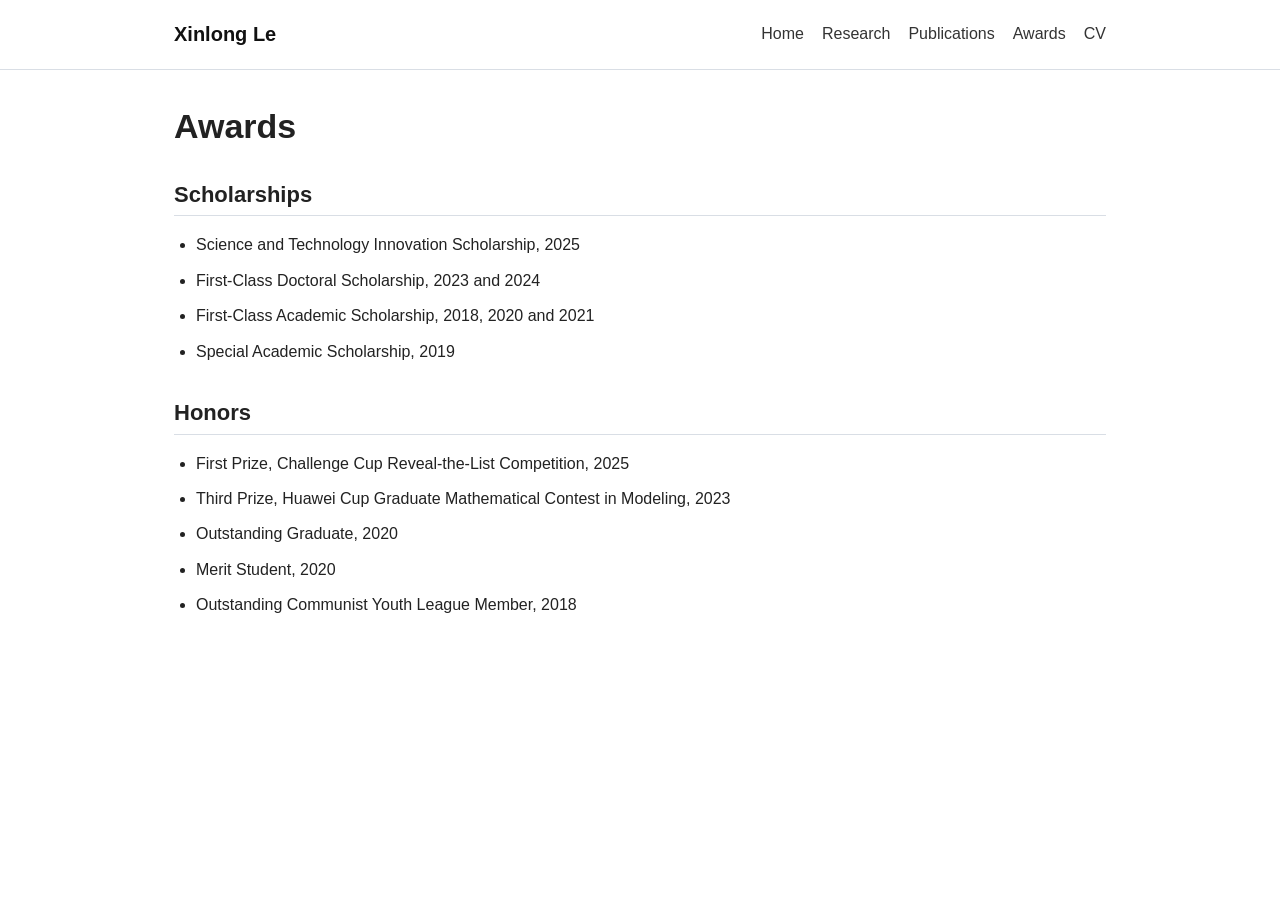
==== awards.html @ 72ff37cc "Initial academic homepage" ====
<!DOCTYPE html>
<html lang="en">
<head>
  <meta charset="UTF-8">
  <meta name="viewport" content="width=device-width, initial-scale=1.0">
  <title>Awards | Xinlong Le</title>
  <link rel="stylesheet" href="assets/style.css">
</head>
<body>
  <header class="site-header">
    <nav class="nav">
      <a class="brand" href="index.html">Xinlong Le</a>
      <div class="nav-links">
        <a href="index.html">Home</a>
        <a href="research.html">Research</a>
        <a href="publications.html">Publications</a>
        <a href="awards.html">Awards</a>
        <a href="cv.html">CV</a>
      </div>
    </nav>
  </header>

  <main class="container">
    <h1>Awards</h1>

    <section>
      <h2>Scholarships</h2>
      <ul class="compact-list">
        <li>Science and Technology Innovation Scholarship, 2025</li>
        <li>First-Class Doctoral Scholarship, 2023 and 2024</li>
        <li>First-Class Academic Scholarship, 2018, 2020 and 2021</li>
        <li>Special Academic Scholarship, 2019</li>
      </ul>
    </section>

    <section>
      <h2>Honors</h2>
      <ul class="compact-list">
        <li>First Prize, Challenge Cup Reveal-the-List Competition, 2025</li>
        <li>Third Prize, Huawei Cup Graduate Mathematical Contest in Modeling, 2023</li>
        <li>Outstanding Graduate, 2020</li>
        <li>Merit Student, 2020</li>
        <li>Outstanding Communist Youth League Member, 2018</li>
      </ul>
    </section>
  </main>
</body>
</html>
---- assets/style.css ----
:root {
  --text: #222;
  --muted: #5f6872;
  --link: #1f6fb2;
  --line: #d9dee5;
  --soft: #f6f8fa;
}

* {
  box-sizing: border-box;
}

body {
  margin: 0;
  color: var(--text);
  font-family: Arial, Helvetica, sans-serif;
  font-size: 16px;
  line-height: 1.65;
  background: #fff;
}

a {
  color: var(--link);
  text-decoration: none;
}

a:hover {
  text-decoration: underline;
}

.site-header {
  border-bottom: 1px solid var(--line);
  background: #fff;
}

.nav {
  max-width: 980px;
  margin: 0 auto;
  padding: 18px 24px;
  display: flex;
  align-items: center;
  justify-content: space-between;
  gap: 24px;
}

.brand {
  color: #111;
  font-weight: 700;
  font-size: 20px;
}

.nav-links {
  display: flex;
  gap: 18px;
  flex-wrap: wrap;
}

.nav-links a {
  color: #333;
}

.container {
  max-width: 980px;
  margin: 0 auto;
  padding: 36px 24px 56px;
}

.profile {
  display: grid;
  grid-template-columns: 170px 1fr;
  gap: 32px;
  align-items: start;
  margin-bottom: 28px;
}

.portrait {
  width: 170px;
  aspect-ratio: 1;
  border: 1px solid var(--line);
  background: var(--soft);
}

.placeholder {
  display: grid;
  place-items: center;
  color: #87909b;
  font-size: 44px;
  font-weight: 700;
}

h1 {
  margin: 0 0 10px;
  font-size: 34px;
  line-height: 1.2;
}

h2 {
  margin: 34px 0 10px;
  font-size: 22px;
  line-height: 1.3;
  border-bottom: 1px solid var(--line);
  padding-bottom: 6px;
}

.subtitle {
  color: var(--muted);
  font-size: 18px;
  margin-top: 0;
}

.compact-list,
.news-list,
.timeline,
.publication-list {
  padding-left: 22px;
}

.compact-list li,
.news-list li,
.timeline li,
.publication-list li {
  margin-bottom: 9px;
}

.news-list span,
.timeline span {
  color: var(--muted);
  font-weight: 700;
  margin-right: 8px;
}

.publication-list li {
  padding-left: 4px;
}

.note {
  color: var(--muted);
}

.research-item p {
  margin-top: 0;
}

footer {
  max-width: 980px;
  margin: 0 auto;
  padding: 0 24px 32px;
  color: var(--muted);
  font-size: 14px;
}

@media (max-width: 720px) {
  .nav {
    align-items: flex-start;
    flex-direction: column;
  }

  .profile {
    grid-template-columns: 1fr;
  }

  .portrait {
    width: 150px;
  }

  h1 {
    font-size: 30px;
  }
}
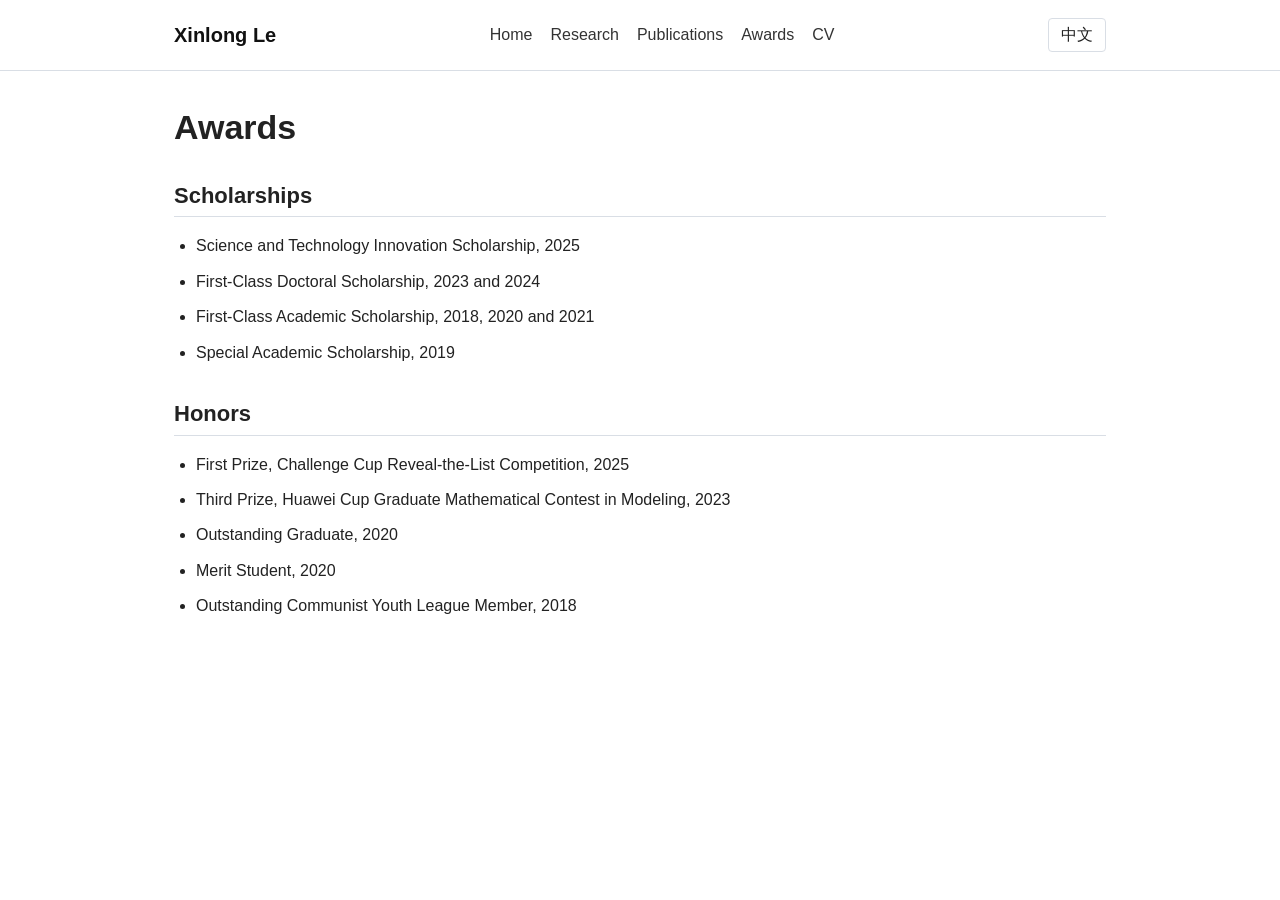
==== commit 59b5f33c: "Add bilingual homepage and downloadable CV" ====
--- a/awards.html
+++ b/awards.html
@@ -5,25 +5,27 @@
   <meta name="viewport" content="width=device-width, initial-scale=1.0">
   <title>Awards | Xinlong Le</title>
   <link rel="stylesheet" href="assets/style.css">
+  <script src="assets/site.js" defer></script>
 </head>
 <body>
   <header class="site-header">
     <nav class="nav">
       <a class="brand" href="index.html">Xinlong Le</a>
       <div class="nav-links">
-        <a href="index.html">Home</a>
-        <a href="research.html">Research</a>
-        <a href="publications.html">Publications</a>
-        <a href="awards.html">Awards</a>
-        <a href="cv.html">CV</a>
+        <a href="index.html" data-en="Home" data-cn="首页">Home</a>
+        <a href="research.html" data-en="Research" data-cn="研究">Research</a>
+        <a href="publications.html" data-en="Publications" data-cn="论文">Publications</a>
+        <a href="awards.html" data-en="Awards" data-cn="荣誉">Awards</a>
+        <a href="cv.html" data-en="CV" data-cn="简历">CV</a>
       </div>
+      <button class="lang-toggle" type="button" data-lang-toggle>中文</button>
     </nav>
   </header>
 
   <main class="container">
-    <h1>Awards</h1>
+    <h1 data-en="Awards" data-cn="荣誉奖励">Awards</h1>
 
-    <section>
+    <section class="lang-panel" data-lang-panel="en">
       <h2>Scholarships</h2>
       <ul class="compact-list">
         <li>Science and Technology Innovation Scholarship, 2025</li>
@@ -31,9 +33,6 @@
         <li>First-Class Academic Scholarship, 2018, 2020 and 2021</li>
         <li>Special Academic Scholarship, 2019</li>
       </ul>
-    </section>
-
-    <section>
       <h2>Honors</h2>
       <ul class="compact-list">
         <li>First Prize, Challenge Cup Reveal-the-List Competition, 2025</li>
@@ -43,6 +42,24 @@
         <li>Outstanding Communist Youth League Member, 2018</li>
       </ul>
     </section>
+
+    <section class="lang-panel" data-lang-panel="cn">
+      <h2>奖助学金</h2>
+      <ul class="compact-list">
+        <li>科技创新奖学金，2025</li>
+        <li>一等博士奖学金，2023、2024</li>
+        <li>一等学业奖学金，2018、2020、2021</li>
+        <li>特等学业奖学金，2019</li>
+      </ul>
+      <h2>荣誉称号</h2>
+      <ul class="compact-list">
+        <li>“挑战杯”-“揭榜挂帅”擂台赛一等奖，2025</li>
+        <li>“华为杯”研究生数学建模三等奖，2023</li>
+        <li>优秀毕业生，2020</li>
+        <li>三好学生，2020</li>
+        <li>优秀共青团员，2018</li>
+      </ul>
+    </section>
   </main>
 </body>
 </html>
--- a/assets/style.css
+++ b/assets/style.css
@@ -40,7 +40,7 @@
   display: flex;
   align-items: center;
   justify-content: space-between;
-  gap: 24px;
+  gap: 18px;
 }
 
 .brand {
@@ -57,6 +57,30 @@
 
 .nav-links a {
   color: #333;
+}
+
+.lang-toggle,
+.button {
+  border: 1px solid var(--line);
+  border-radius: 4px;
+  background: #fff;
+  color: #222;
+  cursor: pointer;
+  display: inline-flex;
+  align-items: center;
+  justify-content: center;
+  min-height: 34px;
+  padding: 6px 12px;
+  font: inherit;
+  line-height: 1.2;
+  white-space: nowrap;
+}
+
+.lang-toggle:hover,
+.button:hover {
+  border-color: var(--link);
+  color: var(--link);
+  text-decoration: none;
 }
 
 .container {
@@ -78,6 +102,8 @@
   aspect-ratio: 1;
   border: 1px solid var(--line);
   background: var(--soft);
+  object-fit: cover;
+  display: block;
 }
 
 .placeholder {
@@ -108,6 +134,35 @@
   margin-top: 0;
 }
 
+.cn-name {
+  color: var(--muted);
+  font-size: 24px;
+  font-weight: 400;
+  margin-left: 8px;
+}
+
+.actions {
+  margin-top: 16px;
+}
+
+.page-heading {
+  display: flex;
+  align-items: center;
+  justify-content: space-between;
+  gap: 16px;
+  border-bottom: 1px solid var(--line);
+  margin-bottom: 18px;
+  padding-bottom: 10px;
+}
+
+.page-heading h1 {
+  margin-bottom: 0;
+}
+
+.page-heading + .lang-panel h2:first-child {
+  margin-top: 12px;
+}
+
 .compact-list,
 .news-list,
 .timeline,
@@ -166,4 +221,15 @@
   h1 {
     font-size: 30px;
   }
-}
+
+  .cn-name {
+    display: block;
+    margin-left: 0;
+    margin-top: 3px;
+  }
+
+  .page-heading {
+    align-items: flex-start;
+    flex-direction: column;
+  }
+}
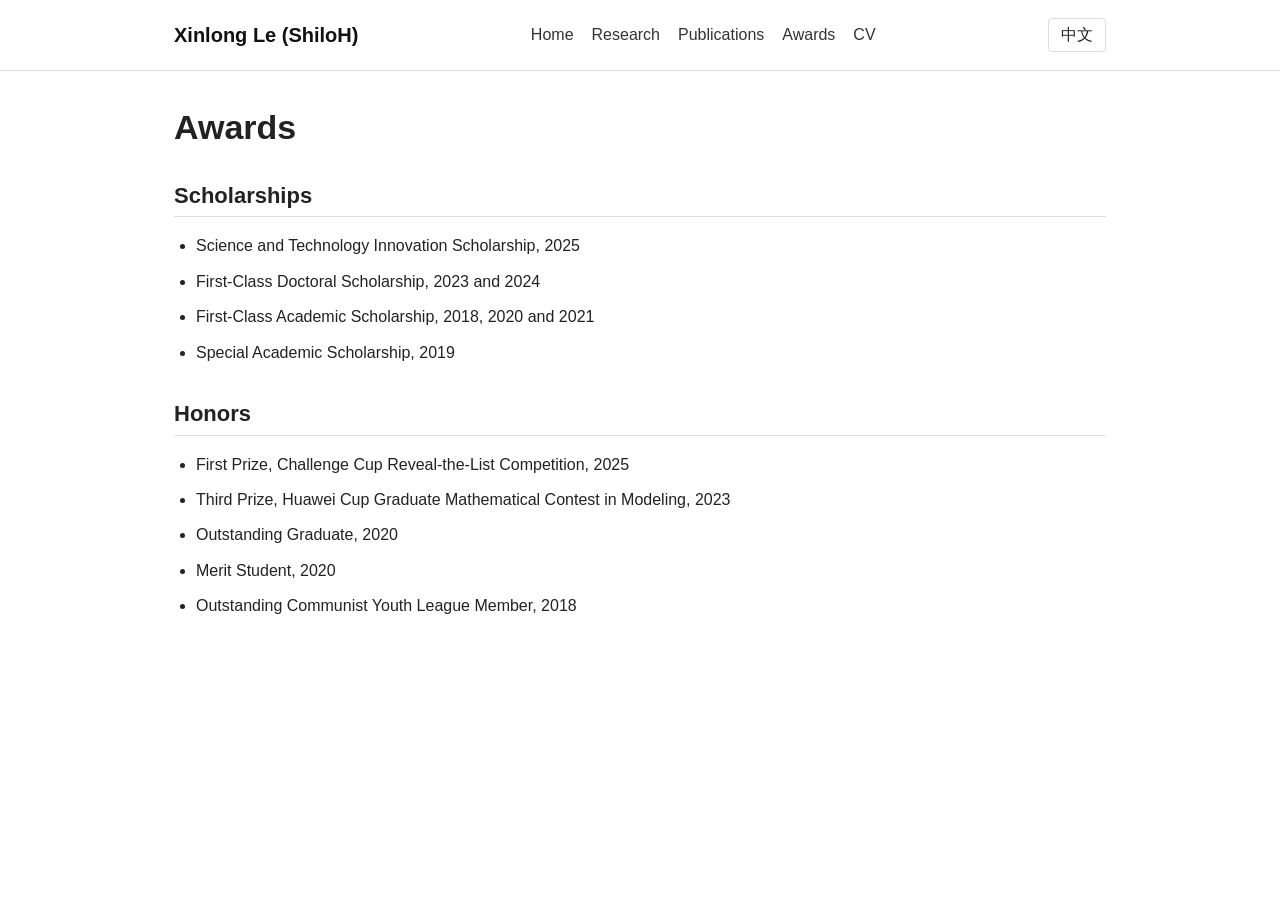
==== commit 3c6a76ff: "Add ShiloH display name" ====
--- a/awards.html
+++ b/awards.html
@@ -3,14 +3,14 @@
 <head>
   <meta charset="UTF-8">
   <meta name="viewport" content="width=device-width, initial-scale=1.0">
-  <title>Awards | Xinlong Le</title>
+  <title>Awards | Xinlong Le (ShiloH)</title>
   <link rel="stylesheet" href="assets/style.css">
   <script src="assets/site.js" defer></script>
 </head>
 <body>
   <header class="site-header">
     <nav class="nav">
-      <a class="brand" href="index.html">Xinlong Le</a>
+      <a class="brand" href="index.html">Xinlong Le (ShiloH)</a>
       <div class="nav-links">
         <a href="index.html" data-en="Home" data-cn="首页">Home</a>
         <a href="research.html" data-en="Research" data-cn="研究">Research</a>
--- a/assets/style.css
+++ b/assets/style.css
@@ -8,6 +8,10 @@
 
 * {
   box-sizing: border-box;
+}
+
+[hidden] {
+  display: none !important;
 }
 
 body {
@@ -141,8 +145,21 @@
   margin-left: 8px;
 }
 
+.alias {
+  color: var(--muted);
+  font-size: 24px;
+  font-weight: 400;
+}
+
 .actions {
   margin-top: 16px;
+  display: flex;
+  flex-wrap: wrap;
+  gap: 8px;
+}
+
+.button.secondary {
+  color: var(--muted);
 }
 
 .page-heading {
@@ -196,6 +213,19 @@
   margin-top: 0;
 }
 
+.research-item {
+  margin-bottom: 34px;
+}
+
+.research-image {
+  width: 100%;
+  aspect-ratio: 16 / 7;
+  display: block;
+  object-fit: cover;
+  border: 1px solid var(--line);
+  margin: 0 0 14px;
+}
+
 footer {
   max-width: 980px;
   margin: 0 auto;
@@ -222,6 +252,7 @@
     font-size: 30px;
   }
 
+  .alias,
   .cn-name {
     display: block;
     margin-left: 0;
